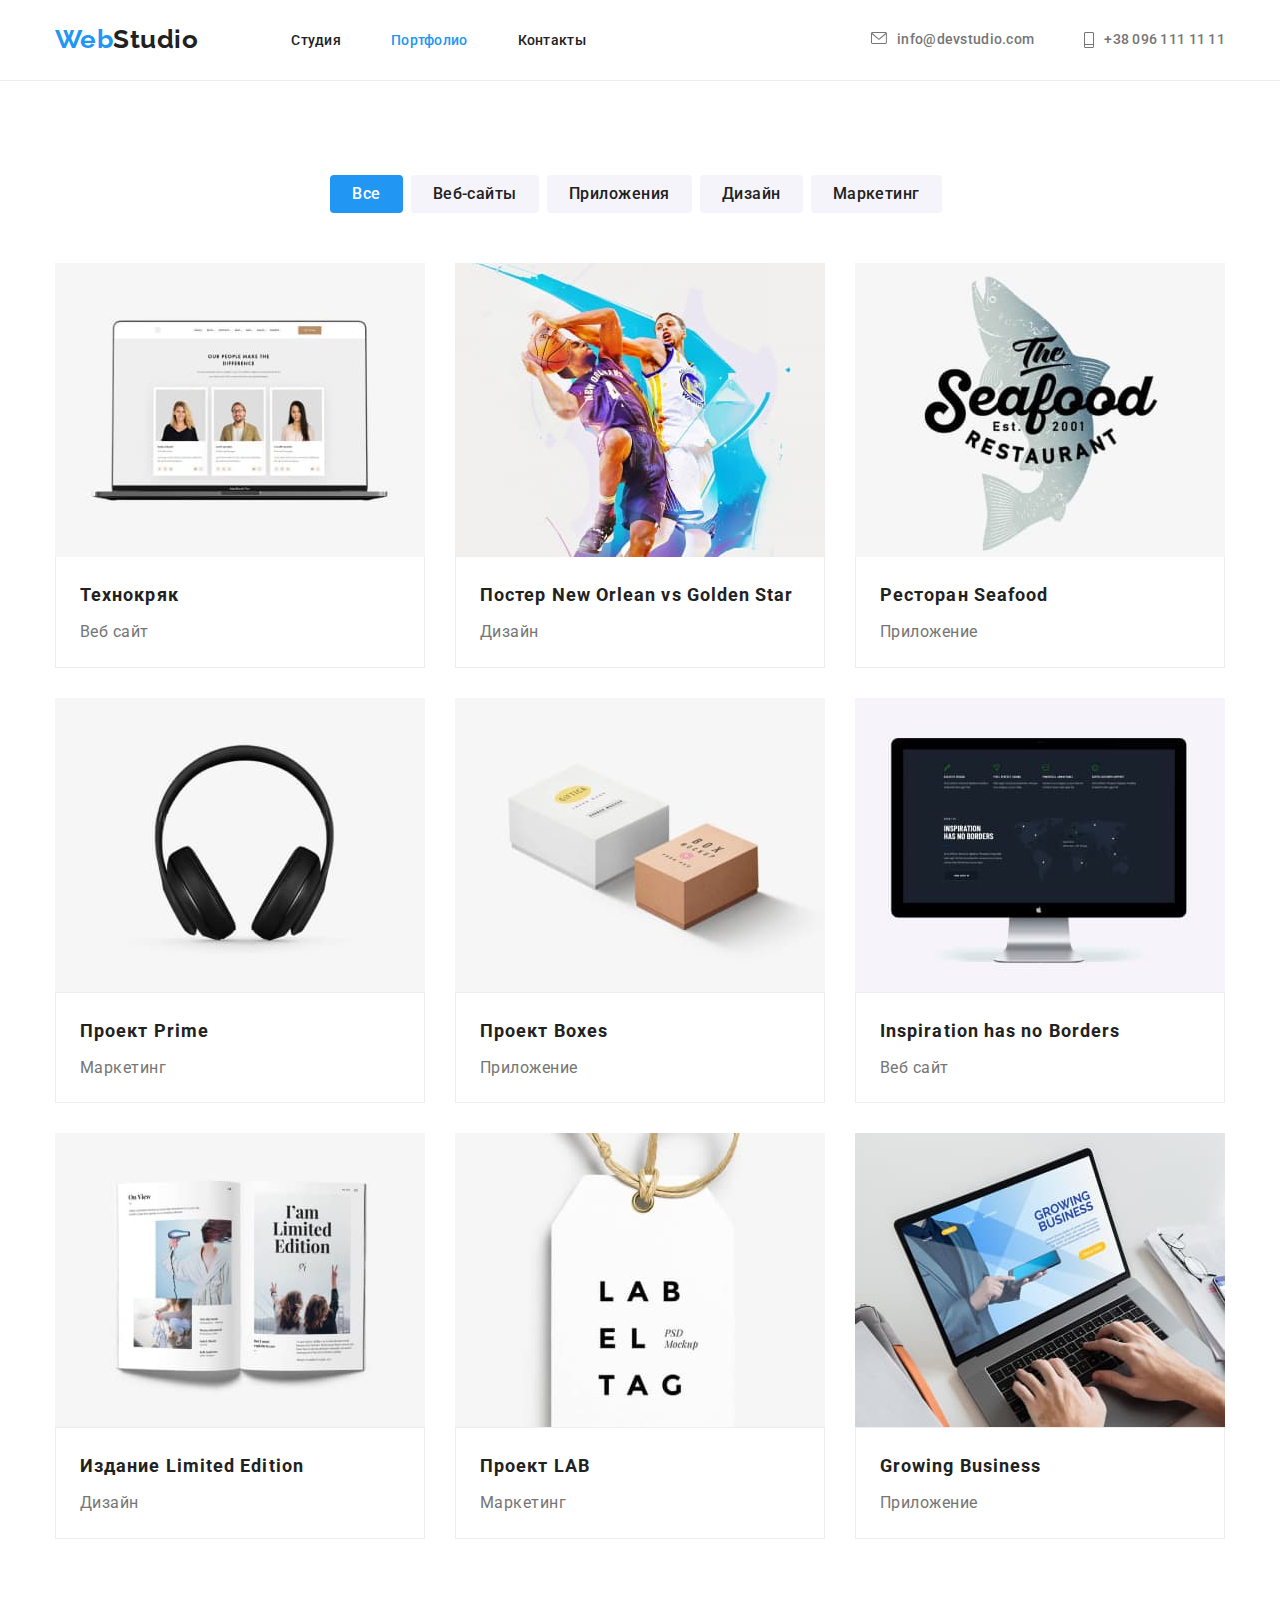
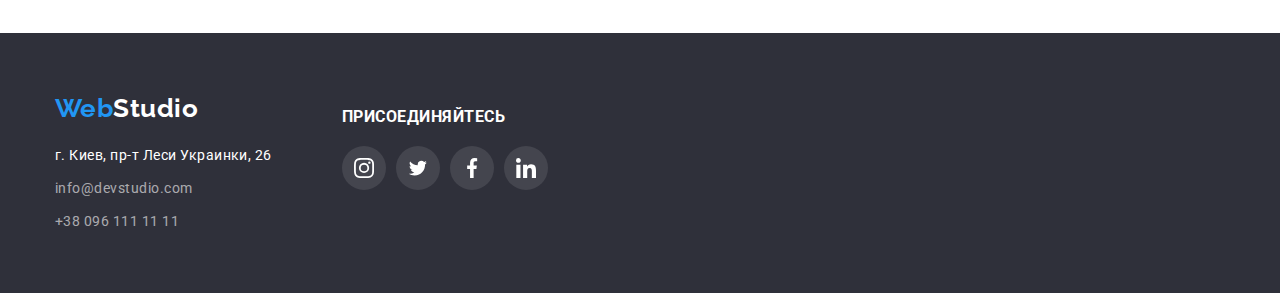
==== portfolio.html @ 42cdb1eb "Start 5th homework" ====
<!DOCTYPE html>
<html lang="ru">
<head>
    <meta charset="UTF-8">
    <meta http-equiv="X-UA-Compatible" content="IE=edge">
    <meta name="viewport" content="width=device-width, initial-scale=1.0">
    <link href="https://fonts.googleapis.com/css2?family=Raleway:wght@700&family=Roboto:wght@400;500;700;900&display=swap"
        rel="stylesheet">
    <link rel="stylesheet" href="https://cdnjs.cloudflare.com/ajax/libs/modern-normalize/1.1.0/modern-normalize.min.css">
    <link rel="stylesheet" href="./css/style.css" />
    <title>Портфолио</title>
</head>
<body>
    <!--Header-->
<header class="page-header">
    <div class="container header-items">
        <nav class="container-nav">
            <a href="./index.html" class="logo">
                <span class="logo_web">Web</span><span class="logo_studio_black ">Studio</span>
            </a>
            <ul class="site-nav list">
                <li><a href="./index.html" class="link">Студия</a></li>
                <li><a href="./portfolio.html" class="link current">Портфолио</a></li>
                <li><a href="#" class="link">Контакты</a></li>
            </ul>
        </nav>
        <ul class="site-contacts top list">
            <li class="top-adress"><a href="mailto:info@devstudio.com" class="link contacts">

                    <svg class="contacts-svg" width="16" height="12">
                        <use href="./images/icons.svg#icon-mail"></use>
                    </svg>


                    info@devstudio.com</a></li>
            <li class="top-adress"><a href="tel:+380961111111" class="link contacts">

                    <svg class="contacts-svg" width="10" height="16">
                        <use href="./images/icons.svg#icon-phone"></use>
                    </svg>

                    +38 096 111 11 11</a></li>
        </ul>
    </div>
</header>
<!--Main-->
<main>
<!--Menu-->
<section class="main-menu">
    <div class="container">
    <ul class="menu list">
        <li><button type="button" class="button active link">Все</button></li>
        <li><button type="button" class="button link">Веб-сайты</button></li>
        <li><button type="button" class="button link">Приложения</button></li>
        <li><button type="button" class="button link">Дизайн</button></li>
        <li><button type="button" class="button link">Маркетинг</button></li>
    </ul>
<!--Portfolio project-->

    <ul class="portfolio-project">

        <li class="item list">
        <a href="#" class="portfolio-link">   
        <img src="./images/web_site_technokriak.jpg" alt="Веб сайт Технокряк" width="370" height="294"/>
        <div class="portfolio-name">
            <h3 class="project">Технокряк</h3>
            <p>Веб сайт</p>
        </div>  
        </a>
        </li>

        <li class="item list">
        <a href="#" class="portfolio-link">
            <img src="./images/design_poster.jpg" alt="Дизайн Постер" width="370" height="294" />
            <div class="portfolio-name"><h3 class="project">Постер New Orlean vs Golden Star</h3>
            <p>Дизайн</p>
        </div>
        </a>
        </li>

        <li class="item list">
        <a href="#" class="portfolio-link">
            <img src="./images/app_restaurant.jpg" alt="Ресторан Seafood" width="370" height="294" />
            <div class="portfolio-name"><h3 class="project">Ресторан Seafood</h3>
            <p>Приложение</p>
        </div>
        </a>
        </li>

        <li class="item list">
        <a href="#" class="portfolio-link">
            <img src="./images/marketing_project_prime.jpg" alt="Проект Prime" width="370" height="294" />
            <div class="portfolio-name"><h3 class="project">Проект Prime</h3>
            <p>Маркетинг</p>
        </div>
        </a>
        </li>

        <li class="item list">
        <a href="#" class="portfolio-link">
            <img src="./images/app_project_boxes.jpg" alt="Проект Boxes" width="370" height="294" />
            <div class="portfolio-name"><h3 class="project">Проект Boxes</h3>
            <p>Приложение</p>
        </div>
        </a>
        </li>

        <li class="item list">
        <a href="#" class="portfolio-link">
            <img src="./images/web_site_inspiration_has_no_borders.jpg" alt="Веб сайт Inspiration has not Borders" width="370" height="294" />
            <div class="portfolio-name"><h3 class="project">Inspiration has no Borders</h3>
            <p>Веб сайт</p>
        </div>
        </a>
        </li>

        <li class="item list">
        <a href="#" class="portfolio-link">
            <img src="./images/design_edition_limited_edition.jpg" alt="Издание Limited Edition" width="370" height="294" />
            <div class="portfolio-name"><h3 class="project">Издание Limited Edition</h3>
            <p>Дизайн</p>
        </div>
        </a>
        </li>
        <li class="item list">
          <a href="#" class="portfolio-link">   
            <img src="./images/marketing_project_lab.jpg" alt="Проект LAB" width="370" height="294" />
            <div class="portfolio-name"><h3 class="project">Проект LAB</h3>
            <p>Маркетинг</p>
        </div>
        </a>
        </li>
        <li class="item list">
        <a href="#" class="portfolio-link">
            <img src="./images/app_growing_business.jpg" alt="Приложение Growing Business" width="370" height="294" />
            <div class="portfolio-name"><h3 class="project">Growing Business</h3>
            <p>Приложение</p>
        </div>
        </a>
        </li>
    </ul>
    </div>
</section>
</main>
<!-- Footer-->
<footer class="footer">
    <div class="container">
        <div class="footer-container">
            <div class="footer-adress-container">
                <a href="./index.html" class="logo bottom">
                    <span class="logo_web">Web</span><span class="logo_studio_white">Studio</span>
                </a>
                <div class="footer-box">
                    <address>
                        <ul class="site-contacts list">
                            <li><a href="https://www.google.com/maps/place/%D0%B1%D1%83%D0%BB.+%D0%9B%D0%B5%D1%81%D0%B8+%D0%A3%D0%BA%D1%80%D0%B0%D0%B8%D0%BD%D0%BA%D0%B8,+26,+%D0%9A%D0%B8%D0%B5%D0%B2,+02000/@50.4265841,30.5361971,17z/data=!3m1!4b1!4m5!3m4!1s0x40d4cf0e033ecbe9:0x57a4dffefec77da0!8m2!3d50.4265807!4d30.5383858"
                                    target="_blank" class="map">г. Киев, пр-т Леси Украинки, 26</a></li>
                            <li class="bottom-adress"><a href="mailto:info@devstudio.com"
                                    class="link contacts">info@devstudio.com</a>
                            </li>
                            <li class="bottom-adress"><a href="tel:+380961111111" class="link contacts">+38 096 111 11
                                    11</a></li>
                        </ul>
                    </address>
                </div>
            </div>
            <div class="footer-social-media">
                <p>Присоединяйтесь</p>
                <ul class="team-social-media bottom">
                    <li class="social-media-list-bottom">
                        <a href="#" class="social-media-link-bottom">
                            <svg class="social-media-svg-bottom" width="20" height="20">
                                <use href="./images/icons.svg#icon-instagram"></use>
                            </svg>
                        </a>
                    </li>

                    <li class="social-media-list-bottom">
                        <a href="#" class="social-media-link-bottom">
                            <svg class="social-media-svg-bottom" width="20" height="16.25">
                                <use href="./images/icons.svg#icon-twitter"></use>
                            </svg>
                        </a>
                    </li>

                    <li class="social-media-list-bottom">
                        <a href="#" class="social-media-link-bottom">
                            <svg class="social-media-svg-bottom" width="20" height="20">
                                <use href="./images/icons.svg#icon-facebook"></use>
                            </svg>
                        </a>
                    </li>

                    <li class="social-media-list-bottom">
                        <a href="#" class="social-media-link-bottom">
                            <svg class="social-media-svg-bottom" width="20" height="20">
                                <use href="./images/icons.svg#icon-linkedin"></use>
                            </svg>
                        </a>
                    </li>

                </ul>
            </div>
        </div>
    </div>
</footer>
</body>
</html>
---- css/style.css ----
:root {
  --button-and-h1-color: #FFFFFF;
  --main-text-color: #757575;
  --small-text-color: #212121;
  --background-button-hover:#2196F3;
  --background-header-footer-color:#2F303A;
  --background-our-team-color: #F5F4FA;
  --background-svg-color:#AFB1B8;
}

body {
    background-color: var(--main-white-color);
    font-family: Roboto, sans-serif;
    font-style:normal;
    letter-spacing: 0.03em;
}

h1,h2,h3,h4,h5,h6,ul,li,p {
    margin: 0;
    padding: 0;
}

.container {
  width:1200px;
  padding-left: 15px;
  padding-right: 15px;
  margin:0 auto;
}

.logo {
    text-decoration: none;
    font-family: Raleway, sans-serif;
    font-weight: 700;
    line-height: 1.19;
    font-size: 26px;
    margin: 24px 93px 25px 0;
}


.logo_web {
    color: var(--background-button-hover);
}

.logo_studio_black {
    color:var(--small-text-color);
}

.logo_studio_white {
    color: var(--button-and-h1-color);
}


.list {
    list-style: none;
}

.list a {
    text-decoration: none;
}

.services {
    display: flex;
}

.what-we-do {
    padding-bottom: 94px;
}

.services > li:nth-child(-n + 2) {
    margin-right: 30px;
}


.advantages_title {
    color: var(--small-text-color);
    text-transform: uppercase;
    font-weight: 700;
    font-size: 14px;
    line-height: 1.14;
    margin-bottom: 10px;
}


.section_title {
    color: var(--button-and-h1-color);
    text-transform: uppercase;
    font-size: 44px;
    line-height: 1.36;
    font-style: normal;
    font-weight: 900;
    letter-spacing: 0.06em;
    max-width: 696px;
    margin: 0 auto 45px auto;
}

.team-list-name {
    text-transform: none;
    font-size: 16px;
    line-height: 1.19;
    font-weight: 500;
    text-align: center;
    margin-bottom: 10px;
}

.second_title {
    font-size: 36px;
    line-height: 1.17;
    text-align: center;
    text-transform: none;
    font-weight: 700;
    margin-top: 0;
    margin-bottom: 50px;
}

.contacts {
    font-size: 14px;
    line-height: 1.7;
}

.site-contacts.top {
  display: flex;
  align-items: center;
  margin-left:auto;
}


.header-items {
display: flex;
}

.page-header {
    border-bottom: 1px solid #ECECEC;
}

.our_team {
    background-color: var(--background-our-team-color);
    padding-top: 94px;
    padding-bottom:94px;
}

.our_team p {
    font-size: 16px;
    line-height: 1.16;
    color: var(--main-text-color);
    text-align: center;
}

.site-contacts .map {
    color: var(--button-and-h1-color);
    font-style: normal;
    font-size: 14px;
    line-height: 1.71;
}

.button {
    font-family: Roboto, sans-serif;
    background-color: var(--background-button-hover);
    font-size: 16px;
    line-height: 1.87;
    font-weight: 700;
    color: var(--button-and-h1-color);
    cursor: pointer;
    text-align: center;
    letter-spacing: 0.06em;
    border-radius: 4px;
    padding: 10px 32px;
    border-width: 0;
}

.menu {
    display: flex;
    justify-content: center;
}
.menu > li:not(last-child){
    margin-right:8px;
}

.main-menu {
    padding-top:94px;
    padding-bottom:94px;
}

.menu .button.active {
    background-color: var(--background-button-hover);
    color:var(--button-and-h1-color);
}

.menu .button {
    background-color: var(--background-our-team-color);
    color:var(--small-text-color);
    font-style: normal;
    font-weight:500;
    text-align: center;
    line-height: 1.62;
    letter-spacing: 0.03em;
    padding:6px 22px;
}

.menu .button:hover,
.menu .button:active,
.menu .button:focus {
    background-color: var(--background-button-hover);
    color: var(--button-and-h1-color);
    box-shadow: 0px 4px 4px rgb(0 0 0 / 15%);
}

.button:hover,
.button:active,
.button:focus, {
    box-shadow: 0px 4px 4px rgb(0 0 0 / 15%);
}

.site-nav .link:hover, 
.site-nav .link:active,
.site-nav .link:focus
 {
    color: var(--background-button-hover);
}

.site-nav a {
    color: var(--small-text-color);
    font-weight: 500;
    letter-spacing: 0.02em;
    font-size: 14px;
    line-height: 1.14;
}

.site-nav li {
margin: auto 50px auto 0;
}

.site-nav .link.current {
    color: var(--background-button-hover);
}



/* Banner */

.banner {
background-image: linear-gradient( to right, #2F303A66, #2F303A66), url("../images/banner_background.jpg");
background-color: var(--background-header-footer-color);
background-repeat: no-repeat;
background-position:center;
background-size: cover;
padding-top: 200px;
padding-bottom: 200px;
text-align: center;
max-width: 1600px;
max-height: 600px;
margin-left: auto;
margin-right: auto;
}

/* Contacts */

.top-adress:first-child{
  margin-right: 50px;
}


.top-adress a{
    font-size: 14px;
    line-height: 1.14;
    letter-spacing: 0.02em;
    font-weight: 500;
    font-style: normal;
    color: var(--main-text-color);
    display:flex;
    justify-items: center;
    text-align: center;
}


.contacts-svg
 {
fill:currentColor;
margin-right:10px;
}


.bottom-adress a{
    font-size: 14px;
    line-height: 1.71;
    font-style: normal;
    color: rgba(255, 255, 255, 0.6);
}
.bottom-adress {
    margin-top: 9px;
}

.site-contacts .link:hover,
.site-contacts .map:hover,
.site-contacts .link:focus,
.site-contacts .map:focus {
        color: var(--background-button-hover);
}


/* Advantages */

.container-nav,
.container-nav ul{
    display: flex;
}

.advantages {
    padding-top: 94px;
    padding-bottom: 94px;
}

.advantages p {
    font-size: 14px;
    color: var(--main-text-color);
    line-height: 1.71;
}

.site-advantages {
    display:flex;
}

.site-advantages-box {
   display: inline-block;
   margin-bottom: 30px;
}

.site-advantages-svg {
width: 65.32px;
height: 70px;
 fill:currentColor;
}

.site-advantages > li:nth-child(-n + 3) {
    margin-right: 30px;
}

.advantages-svg-box {
background-color: var(--background-our-team-color);
width: 270px;
height: 120px;
border-radius: 4px;
margin-bottom:30px;
display: flex;
align-items: center;
justify-content: center;
}

/* Our team */

.team {
 background-color: var(--background-our-team-color);
 display:flex;
}

.team-list:nth-child(-n + 3) {
    margin-right: 30px;
}

.team-list-box {
    background-color: var(--button-and-h1-color);
    box-shadow: 0px 1px 3px rgba(0, 0, 0, 0.12), 0px 1px 1px rgba(0, 0, 0, 0.14), 0px 2px 1px rgba(0, 0, 0, 0.2);
    border-radius: 0px 0px 4px 4px;
}

.team-list-box {
 padding-top:30px;
 padding-bottom:30px;
}

.team-social-media {
    display: flex;
    text-align: center;
    padding-top: 16px;
    list-style-type: none;
}


.social-media-list,
.social-media-list-bottom {
    width: 44px;
    height: 44px;
}

.social-media-link {
   display:flex;
    width: 44px;
    height: 44px;
   align-items: center;
   justify-content: center;
    color: var(--background-svg-color);

}

.social-media-link:hover, 
.social-media-link:focus {
    background-color: var(--background-button-hover);
    color: var(--button-and-h1-color);
    border-radius: 50%;
    cursor: pointer;
}


.social-media-svg {
fill: currentColor;
}


.social-media-list:nth-child(1){
    margin-left:32px;
    margin-right: 10px;
}

.social-media-list:nth-child(2) {
    margin-right: 10px;
}

.social-media-list:nth-child(3) {
    margin-right: 10px;
}

.social-media-list:th-child(4) {
    margin-right: 32px;
}

/* What we do */

.project {
text-transform: none;
font-weight: 700;
font-size: 18px;
line-height: 2;
letter-spacing: 0.06em;
color: var(--small-text-color);
margin-bottom: 4px;
}

.portfolio-project p {
    text-transform: none;
    font-size: 16px;
    line-height: 1.87;
    color: var(--main-text-color);
}

.portfolio-project {
    display: flex;
    flex-wrap: wrap;
    margin-top: 50px;
}

.item:hover,
.item:focus {
box-shadow: 0px 1px 1px rgba(0, 0, 0, 0.12), 0px 4px 4px rgba(0, 0, 0, 0.06), 1px 4px 6px rgba(0, 0, 0, 0.16);
}

.item {
 width:370px;
 margin-right: 30px;
 margin-bottom: 30px;
}

.item img {
margin-bottom: -5px;
}

.portfolio-name {
border: 1px solid #EEEEEE;
padding: 20px 24px;
}

.item:nth-child(3n) {
margin-right: 0;
}

.item:nth-last-child(-n + 3) {
    margin-bottom: 0px;
}

/* Regular-Customers */

.regular-customers {
    padding-top: 94px;
    padding-bottom: 94px;
}
.regular-customers-list {
    display: flex;
}
.regular-customers-items {
    list-style-type:none;
    margin-right: 30px;
    border-radius: 4px;
}
.regular-customers-link {
    display: flex;
    width: 170px;
    height: 92px;
    justify-content: center;
    align-items: center;
    border: 1px solid var(--background-svg-color);
    border-radius: 4px;
    color: var(--background-svg-color);
}

.regular-customers-link:hover,
.regular-customers-link:focus {
border: 1px solid var(--background-button-hover);
color: var(--background-button-hover);
cursor: pointer;
}

.regular-customers-svg {
    fill: currentColor;
}

.regular-customers-items:last-child {
    margin-right: 0px;
}

/* Footer */

.footer {
    background-color: var(--background-header-footer-color);
    padding-top: 60px;
    padding-bottom: 60px;
}

.footer-container {
display: flex;
}

.footer-box {
  display: flex;
  margin-top: 20px;
}

.footer-social-media {
  margin-top: 15px;
}

.footer-social-media p {
    color: var(--button-and-h1-color);
    text-transform: uppercase;
    font-weight: 700;
}

.logo.bottom {
  margin-right: 0px;
}

.footer-adress-container {
    margin-right:70px;
} 


.social-media-list-bottom:last-child {
    margin-right: 0px;
}

.team-social-media.bottom {
    padding:0px;
    margin-top: 20px;
}

.social-media-list-bottom {
    margin-left: 0px;
    margin-right: 10px;
    background: rgba(255, 255, 255, 0.1);
    border-radius: 50%;
    color: var(--button-and-h1-color);
}

.social-media-link-bottom {
    display: flex;
    width: 44px;
    height: 44px;
    align-items: center;
    justify-content: center;
    color: var(--button-and-h1-color);
}

.social-media-link-bottom:hover,
.social-media-link-bottom:focus {
    background-color: var(--background-button-hover);
    color: var(--button-and-h1-color);
    border-radius: 50%;
    cursor: pointer;
}

.social-media-svg-bottom {
    fill:currentColor;
}
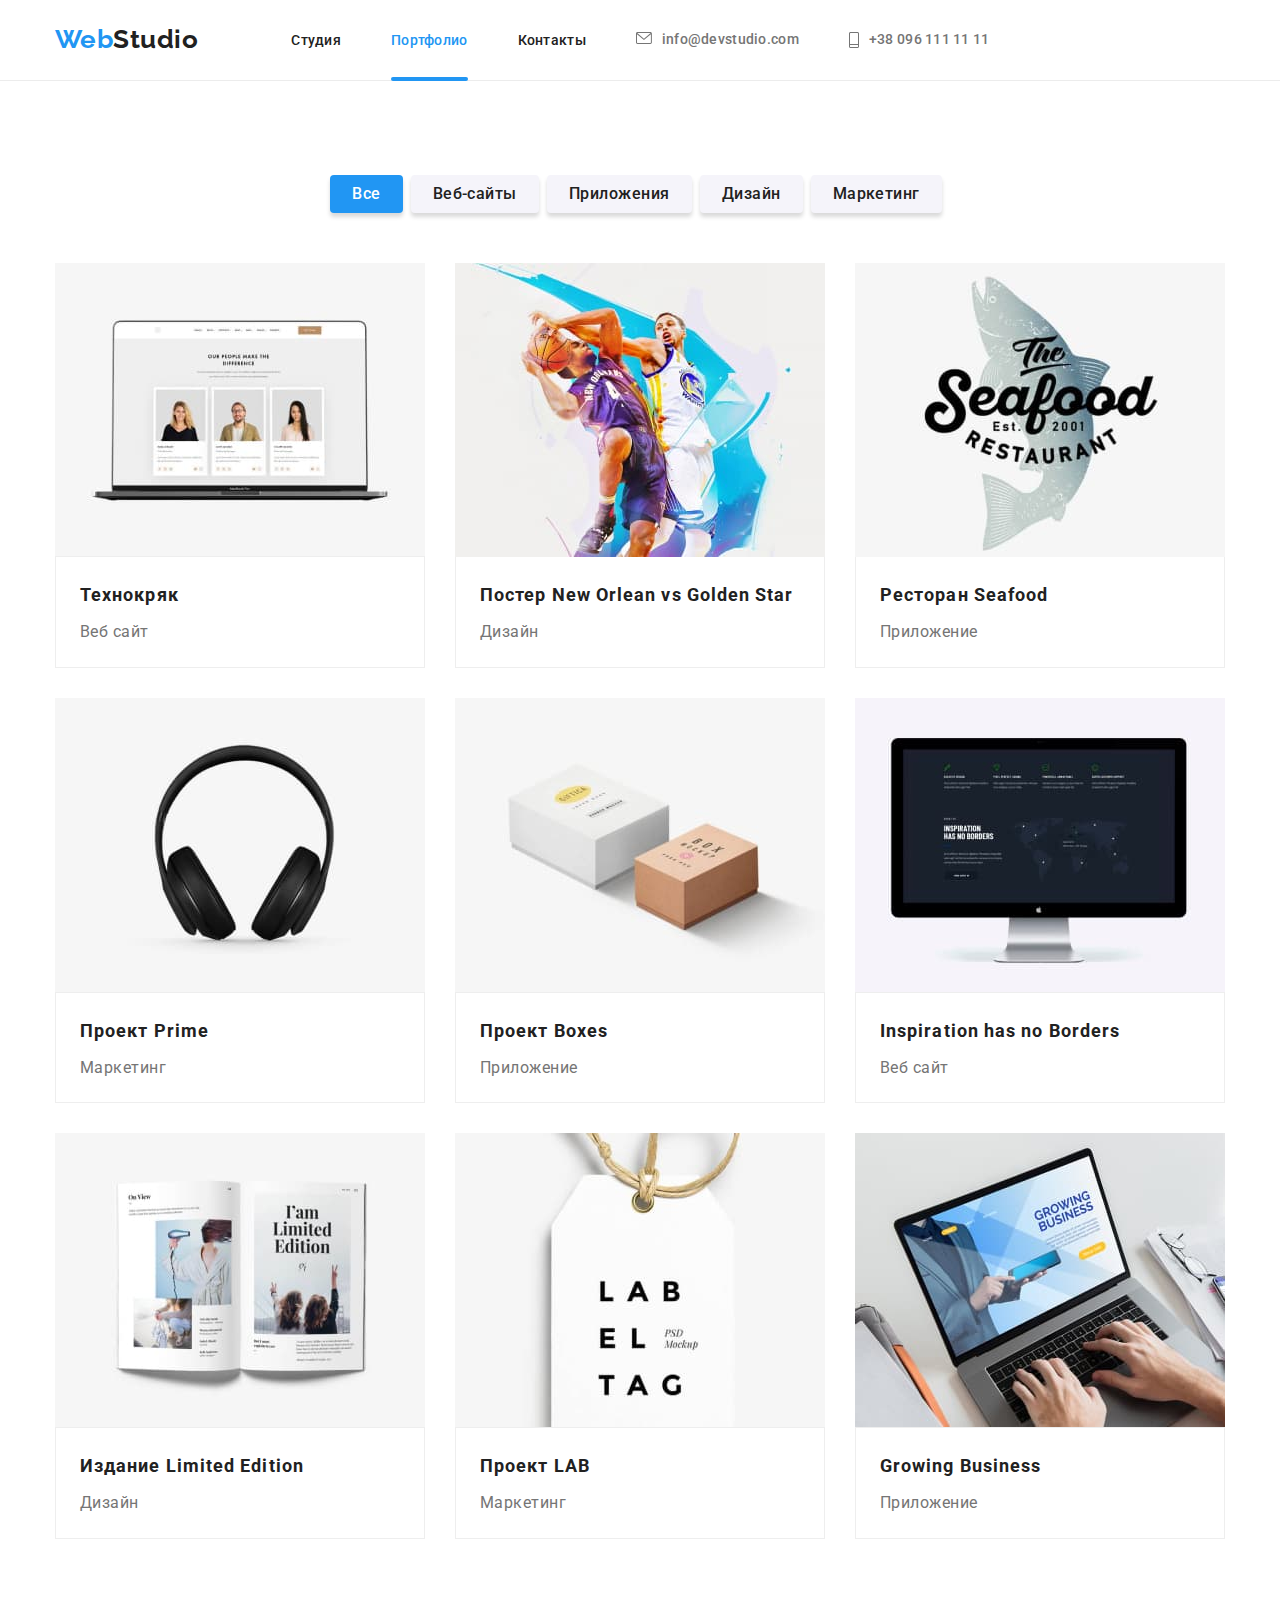
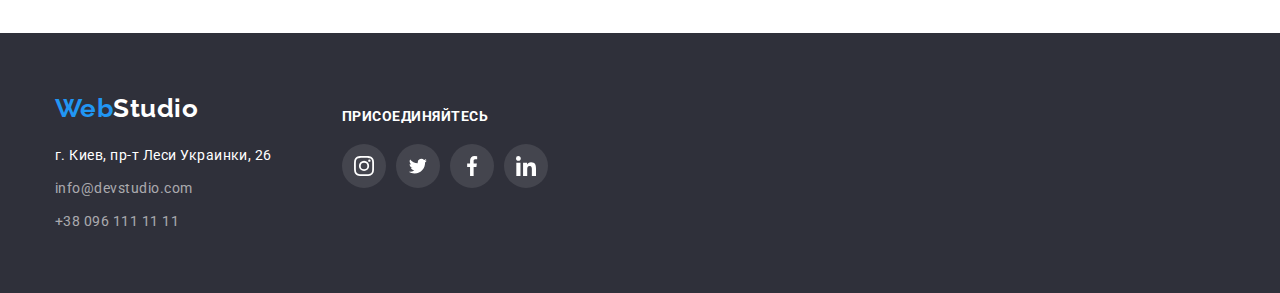
==== commit 37e9470b: "problem" ====
--- a/portfolio.html
+++ b/portfolio.html
@@ -18,12 +18,11 @@
             <a href="./index.html" class="logo">
                 <span class="logo_web">Web</span><span class="logo_studio_black ">Studio</span>
             </a>
-            <ul class="site-nav list">
-                <li><a href="./index.html" class="link">Студия</a></li>
-                <li><a href="./portfolio.html" class="link current">Портфолио</a></li>
-                <li><a href="#" class="link">Контакты</a></li>
-            </ul>
-        </nav>
+    <ul class="site-nav list">
+        <li class="site-nav-item"><a href="./index.html" class="link">Студия</a></li>
+        <li class="site-nav-item"><a href="./portfolio.html" class="link current">Портфолио</a></li>
+        <li class="site-nav-item"><a href="#" class="link">Контакты</a></li>
+    </ul>
         <ul class="site-contacts top list">
             <li class="top-adress"><a href="mailto:info@devstudio.com" class="link contacts">
 
@@ -60,12 +59,15 @@
     <ul class="portfolio-project">
 
         <li class="item list">
-        <a href="#" class="portfolio-link">   
-        <img src="./images/web_site_technokriak.jpg" alt="Веб сайт Технокряк" width="370" height="294"/>
+            <a href="#" class="portfolio-link">
+        <div class="portfolio-img">
+            <img src="./images/web_site_technokriak.jpg" alt="Веб сайт Технокряк" width="370" height="294"/>
+        </div>
         <div class="portfolio-name">
             <h3 class="project">Технокряк</h3>
             <p>Веб сайт</p>
-        </div>  
+       
+        </div>
         </a>
         </li>
 
--- a/css/style.css
+++ b/css/style.css
@@ -58,9 +58,7 @@
     text-decoration: none;
 }
 
-.services {
-    display: flex;
-}
+
 
 .what-we-do {
     padding-bottom: 94px;
@@ -93,6 +91,35 @@
     margin: 0 auto 45px auto;
 }
 
+
+.modal {
+position:absolute;
+width:528px;
+height:581px;
+top: 221px;
+left: 536px;
+background-color: #FFFFFF;
+box-shadow: 0px 1px 3px rgba(0, 0, 0, 0.12), 0px 1px 1px rgba(0, 0, 0, 0.14), 0px 2px 1px rgba(0, 0, 0, 0.2);
+border-radius: 4px;
+
+}
+
+.backdrop {
+position: fixed;
+width: 1600px;
+height: 1024px;
+left: 0px;
+top: 0px;
+background: rgba(0, 0, 0, 0.2);
+background-image: linear-gradient(to right, #00000033, #00000033);
+}
+
+
+.backdrop.is-hidden {
+ opacity: 0;
+pointer-events: none;
+
+}
 .team-list-name {
     text-transform: none;
     font-size: 16px;
@@ -115,6 +142,10 @@
 .contacts {
     font-size: 14px;
     line-height: 1.7;
+
+    transition-property: color;
+    transition-duration: 250ms;
+    transition-timing-function: cubic-bezier(0.4, 0, 0.2, 1);
 }
 
 .site-contacts.top {
@@ -150,6 +181,10 @@
     font-style: normal;
     font-size: 14px;
     line-height: 1.71;
+
+    transition-property: color;
+    transition-duration: 250ms;
+    transition-timing-function: cubic-bezier(0.4, 0, 0.2, 1)
 }
 
 .button {
@@ -163,6 +198,7 @@
     text-align: center;
     letter-spacing: 0.06em;
     border-radius: 4px;
+    box-shadow: 0px 4px 4px rgba(0, 0, 0, 0.15);
     padding: 10px 32px;
     border-width: 0;
 }
@@ -194,6 +230,10 @@
     line-height: 1.62;
     letter-spacing: 0.03em;
     padding:6px 22px;
+
+    transition-property: background-color, color, box-shadow;
+    transition-duration:250ms;
+    transition-timing-function:cubic-bezier(0.4, 0, 0.2, 1)
 }
 
 .menu .button:hover,
@@ -202,12 +242,7 @@
     background-color: var(--background-button-hover);
     color: var(--button-and-h1-color);
     box-shadow: 0px 4px 4px rgb(0 0 0 / 15%);
-}
-
-.button:hover,
-.button:active,
-.button:focus, {
-    box-shadow: 0px 4px 4px rgb(0 0 0 / 15%);
+
 }
 
 .site-nav .link:hover, 
@@ -217,12 +252,34 @@
     color: var(--background-button-hover);
 }
 
-.site-nav a {
+.site-nav-item {
+ position:relative;
+}
+
+.current:after{
+    position: absolute;
+    top:46px;
+    left:0;
+    content:'';
+    display: block;
+    width:100%;
+    height:4px;
+    background: #2196F3;
+    border-radius: 2px;
+    
+}
+
+.site-nav .link {
     color: var(--small-text-color);
     font-weight: 500;
     letter-spacing: 0.02em;
     font-size: 14px;
     line-height: 1.14;
+
+    transition-property: color;
+    transition-duration: 250ms;
+    transition-timing-function: cubic-bezier(0.4, 0, 0.2, 1)
+
 }
 
 .site-nav li {
@@ -382,13 +439,16 @@
 }
 
 .social-media-link {
-   display:flex;
+    display:flex;
     width: 44px;
     height: 44px;
-   align-items: center;
-   justify-content: center;
+    align-items: center;
+    justify-content: center;
     color: var(--background-svg-color);
 
+    transition-property: background-color, color, border-radius;
+    transition-duration: 1250ms;
+    transition-timing-function: cubic-bezier(0.4, 0, 0.2, 1)
 }
 
 .social-media-link:hover, 
@@ -423,6 +483,36 @@
 }
 
 /* What we do */
+ .services {
+display: flex;
+    
+}
+
+.services-items {
+position: relative;
+width:370px;
+height:294px;
+}
+
+
+.description-services {
+    bottom:0px;
+    position: absolute;
+    width: 100%;
+    height: 70px;
+    display: flex;
+    align-items: center;
+    justify-content: center;
+    background-image: linear-gradient(to right, #2F303ACC, #2F303ACC);
+}
+
+.description-services p {
+    color: #FFFFFF;
+    line-height: 1.14;
+    text-transform: uppercase;
+    font-size: 14px;
+    font-weight: 700;
+}
 
 .project {
 text-transform: none;
@@ -445,17 +535,46 @@
     display: flex;
     flex-wrap: wrap;
     margin-top: 50px;
-}
+    
+}
+.portfolio-img {
+position: relative;
+overflow: hidden;
+}
+
+.portfolio-img:before {
+    display:block;
+    position: absolute;
+    content:'';
+    bottom:0px;
+    left:0px;
+    width:100%;
+    height:100%;
+    background-color: #2196F3E5;
+    transform: translateY(100%);
+    transition: transform 250ms cubic-bezier(0.4, 0, 0.2, 1);
+}
+
+.portfolio-img:hover:before {
+transform: translateY(0);
+
+}
+
 
 .item:hover,
 .item:focus {
 box-shadow: 0px 1px 1px rgba(0, 0, 0, 0.12), 0px 4px 4px rgba(0, 0, 0, 0.06), 1px 4px 6px rgba(0, 0, 0, 0.16);
+
 }
 
 .item {
  width:370px;
  margin-right: 30px;
  margin-bottom: 30px;
+
+ transition-property: box-shadow;
+ transition-duration: 250ms;
+ transition-timing-function: cubic-bezier(0.4, 0, 0.2, 1)
 }
 
 .item img {
@@ -498,6 +617,10 @@
     border: 1px solid var(--background-svg-color);
     border-radius: 4px;
     color: var(--background-svg-color);
+
+    transition-property: color, border;
+    transition-duration: 250ms;
+    transition-timing-function: cubic-bezier(0.4, 0, 0.2, 1)
 }
 
 .regular-customers-link:hover,
@@ -540,6 +663,7 @@
     color: var(--button-and-h1-color);
     text-transform: uppercase;
     font-weight: 700;
+    font-size:14px;
 }
 
 .logo.bottom {
@@ -575,6 +699,10 @@
     align-items: center;
     justify-content: center;
     color: var(--button-and-h1-color);
+
+    transition-property: background-color, color, border-radius;
+    transition-duration: 250ms;
+    transition-timing-function: cubic-bezier(0.4, 0, 0.2, 1)
 }
 
 .social-media-link-bottom:hover,
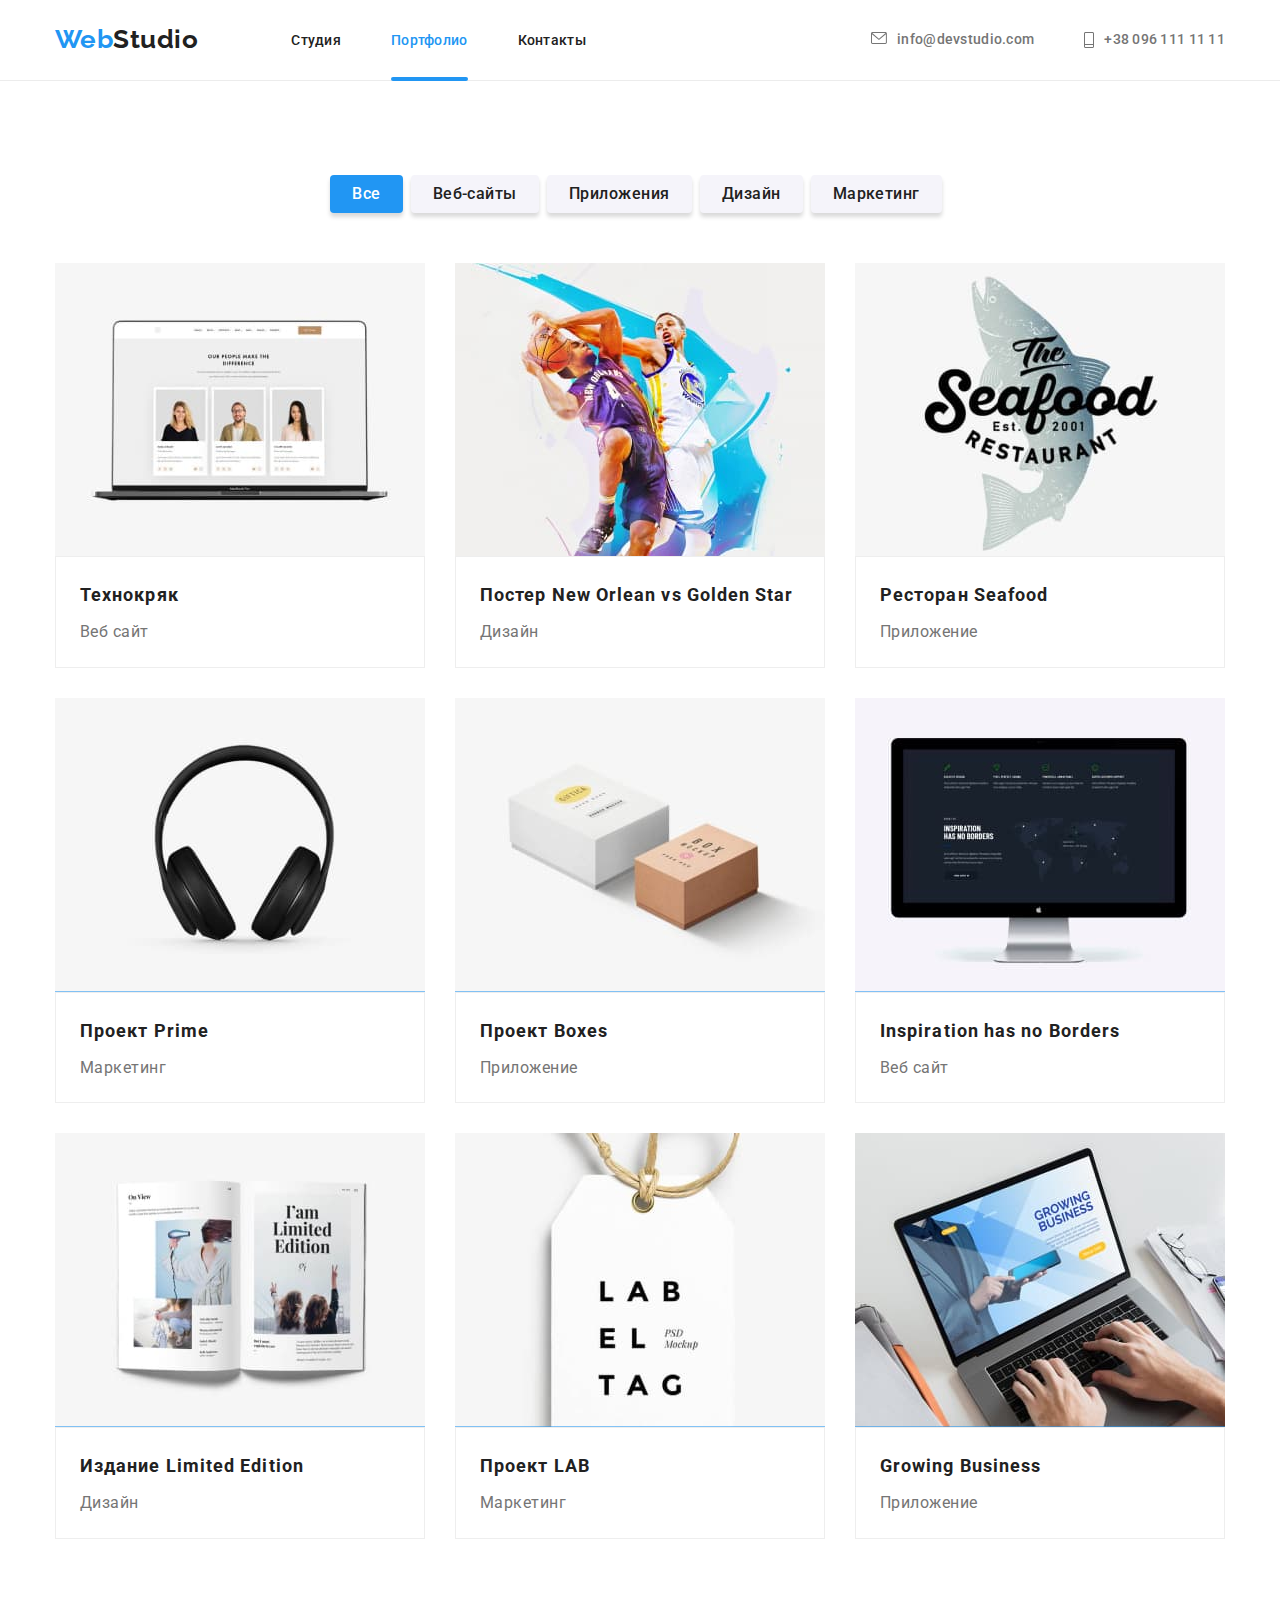
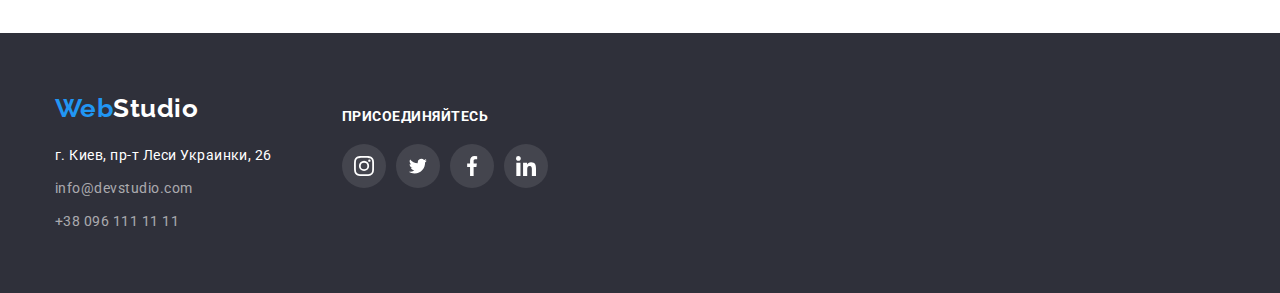
==== commit 520c3129: "finish edit before sent dz" ====
--- a/portfolio.html
+++ b/portfolio.html
@@ -13,7 +13,7 @@
 <body>
     <!--Header-->
 <header class="page-header">
-    <div class="container header-items">
+    <div class="container">
         <nav class="container-nav">
             <a href="./index.html" class="logo">
                 <span class="logo_web">Web</span><span class="logo_studio_black ">Studio</span>
@@ -23,6 +23,7 @@
         <li class="site-nav-item"><a href="./portfolio.html" class="link current">Портфолио</a></li>
         <li class="site-nav-item"><a href="#" class="link">Контакты</a></li>
     </ul>
+    
         <ul class="site-contacts top list">
             <li class="top-adress"><a href="mailto:info@devstudio.com" class="link contacts">
 
@@ -56,24 +57,38 @@
     </ul>
 <!--Portfolio project-->
 
+
+
     <ul class="portfolio-project">
 
+
         <li class="item list">
             <a href="#" class="portfolio-link">
-        <div class="portfolio-img">
-            <img src="./images/web_site_technokriak.jpg" alt="Веб сайт Технокряк" width="370" height="294"/>
-        </div>
-        <div class="portfolio-name">
+             <div class="portfolio-class">
+                 <img src="./images/web_site_technokriak.jpg" alt="Веб сайт Технокряк" width="370" height="294"/>
+         <p class="text-action">
+        Ресурс предлагает комплексные предложения с разным уровнем функционала и сервисов. Все это позволит посетителю получить
+        исчерпывающие сведения о компании или частном лице.
+         </p>
+            </div>  
+            <div class="portfolio-name">
             <h3 class="project">Технокряк</h3>
             <p>Веб сайт</p>
-       
-        </div>
-        </a>
-        </li>
-
-        <li class="item list">
-        <a href="#" class="portfolio-link">
+        </div>
+        </a>
+        </li>
+
+
+        <li class="item list">
+        <a href="#" class="portfolio-link">
+            <div class="portfolio-class">
             <img src="./images/design_poster.jpg" alt="Дизайн Постер" width="370" height="294" />
+            <p class="text-action">
+             Ресурс предлагает комплексные предложения с разным уровнем функционала и сервисов. Все это позволит посетителю
+             получить
+              исчерпывающие сведения о компании или частном лице.
+            </p>
+            </div>
             <div class="portfolio-name"><h3 class="project">Постер New Orlean vs Golden Star</h3>
             <p>Дизайн</p>
         </div>
@@ -82,7 +97,14 @@
 
         <li class="item list">
         <a href="#" class="portfolio-link">
+            <div class="portfolio-class">
             <img src="./images/app_restaurant.jpg" alt="Ресторан Seafood" width="370" height="294" />
+            <p class="text-action">
+                Ресурс предлагает комплексные предложения с разным уровнем функционала и сервисов. Все это позволит посетителю
+                получить
+                исчерпывающие сведения о компании или частном лице.
+            </p>
+            </div>
             <div class="portfolio-name"><h3 class="project">Ресторан Seafood</h3>
             <p>Приложение</p>
         </div>
@@ -91,7 +113,14 @@
 
         <li class="item list">
         <a href="#" class="portfolio-link">
+            <div class="portfolio-class">
             <img src="./images/marketing_project_prime.jpg" alt="Проект Prime" width="370" height="294" />
+            <p class="text-action">
+                Ресурс предлагает комплексные предложения с разным уровнем функционала и сервисов. Все это позволит посетителю
+                получить
+                исчерпывающие сведения о компании или частном лице.
+            </p>
+            </div>
             <div class="portfolio-name"><h3 class="project">Проект Prime</h3>
             <p>Маркетинг</p>
         </div>
@@ -100,7 +129,14 @@
 
         <li class="item list">
         <a href="#" class="portfolio-link">
+            <div class="portfolio-class">
             <img src="./images/app_project_boxes.jpg" alt="Проект Boxes" width="370" height="294" />
+            <p class="text-action">
+                Ресурс предлагает комплексные предложения с разным уровнем функционала и сервисов. Все это позволит посетителю
+                получить
+                исчерпывающие сведения о компании или частном лице.
+            </p>
+            </div>
             <div class="portfolio-name"><h3 class="project">Проект Boxes</h3>
             <p>Приложение</p>
         </div>
@@ -109,7 +145,14 @@
 
         <li class="item list">
         <a href="#" class="portfolio-link">
+            <div class="portfolio-class">
             <img src="./images/web_site_inspiration_has_no_borders.jpg" alt="Веб сайт Inspiration has not Borders" width="370" height="294" />
+            <p class="text-action">
+                Ресурс предлагает комплексные предложения с разным уровнем функционала и сервисов. Все это позволит посетителю
+                получить
+                исчерпывающие сведения о компании или частном лице.
+            </p>
+            </div>
             <div class="portfolio-name"><h3 class="project">Inspiration has no Borders</h3>
             <p>Веб сайт</p>
         </div>
@@ -118,15 +161,29 @@
 
         <li class="item list">
         <a href="#" class="portfolio-link">
+            <div class="portfolio-class">
             <img src="./images/design_edition_limited_edition.jpg" alt="Издание Limited Edition" width="370" height="294" />
+            <p class="text-action">
+                Ресурс предлагает комплексные предложения с разным уровнем функционала и сервисов. Все это позволит посетителю
+                получить
+                исчерпывающие сведения о компании или частном лице.
+            </p>
+            </div>
             <div class="portfolio-name"><h3 class="project">Издание Limited Edition</h3>
             <p>Дизайн</p>
         </div>
         </a>
         </li>
         <li class="item list">
-          <a href="#" class="portfolio-link">   
+          <a href="#" class="portfolio-link"> 
+            <div class="portfolio-class">
             <img src="./images/marketing_project_lab.jpg" alt="Проект LAB" width="370" height="294" />
+            <p class="text-action">
+                Ресурс предлагает комплексные предложения с разным уровнем функционала и сервисов. Все это позволит посетителю
+                получить
+                исчерпывающие сведения о компании или частном лице.
+            </p>
+            </div>
             <div class="portfolio-name"><h3 class="project">Проект LAB</h3>
             <p>Маркетинг</p>
         </div>
@@ -134,7 +191,14 @@
         </li>
         <li class="item list">
         <a href="#" class="portfolio-link">
+            <div class="portfolio-class">
             <img src="./images/app_growing_business.jpg" alt="Приложение Growing Business" width="370" height="294" />
+            <p class="text-action">
+                Ресурс предлагает комплексные предложения с разным уровнем функционала и сервисов. Все это позволит посетителю
+                получить
+                исчерпывающие сведения о компании или частном лице.
+            </p>
+            </div>
             <div class="portfolio-name"><h3 class="project">Growing Business</h3>
             <p>Приложение</p>
         </div>
--- a/css/style.css
+++ b/css/style.css
@@ -1,30 +1,38 @@
 :root {
-  --button-and-h1-color: #FFFFFF;
-  --main-text-color: #757575;
-  --small-text-color: #212121;
-  --background-button-hover:#2196F3;
-  --background-header-footer-color:#2F303A;
-  --background-our-team-color: #F5F4FA;
-  --background-svg-color:#AFB1B8;
+    --button-and-h1-color: #FFFFFF;
+    --main-text-color: #757575;
+    --small-text-color: #212121;
+    --background-button-hover: #2196F3;
+    --background-header-footer-color: #2F303A;
+    --background-our-team-color: #F5F4FA;
+    --background-svg-color: #AFB1B8;
 }
 
 body {
     background-color: var(--main-white-color);
     font-family: Roboto, sans-serif;
-    font-style:normal;
+    font-style: normal;
     letter-spacing: 0.03em;
 }
 
-h1,h2,h3,h4,h5,h6,ul,li,p {
+h1,
+h2,
+h3,
+h4,
+h5,
+h6,
+ul,
+li,
+p {
     margin: 0;
     padding: 0;
 }
 
 .container {
-  width:1200px;
-  padding-left: 15px;
-  padding-right: 15px;
-  margin:0 auto;
+    width: 1200px;
+    padding-left: 15px;
+    padding-right: 15px;
+    margin: 0 auto;
 }
 
 .logo {
@@ -42,7 +50,7 @@
 }
 
 .logo_studio_black {
-    color:var(--small-text-color);
+    color: var(--small-text-color);
 }
 
 .logo_studio_white {
@@ -64,7 +72,7 @@
     padding-bottom: 94px;
 }
 
-.services > li:nth-child(-n + 2) {
+.services>li:nth-child(-n + 2) {
     margin-right: 30px;
 }
 
@@ -91,35 +99,59 @@
     margin: 0 auto 45px auto;
 }
 
-
 .modal {
-position:absolute;
-width:528px;
-height:581px;
-top: 221px;
-left: 536px;
-background-color: #FFFFFF;
-box-shadow: 0px 1px 3px rgba(0, 0, 0, 0.12), 0px 1px 1px rgba(0, 0, 0, 0.14), 0px 2px 1px rgba(0, 0, 0, 0.2);
-border-radius: 4px;
-
-}
-
+    position: absolute;
+    width: 528px;
+    height: 581px;
+    top: 221px;
+    left: 50%;
+    transform: translateX(-50%);
+    background-color: #FFFFFF;
+    box-shadow: 0px 1px 3px rgba(0, 0, 0, 0.12), 0px 1px 1px rgba(0, 0, 0, 0.14), 0px 2px 1px rgba(0, 0, 0, 0.2);
+    border-radius: 4px;
+
+}
+
+.button-close-svg {
+ fill:#000000;
+ border: 1px solid rgba(0, 0, 0, 0.1);
+ border-radius: 50%;
+}
 .backdrop {
-position: fixed;
-width: 1600px;
-height: 1024px;
-left: 0px;
-top: 0px;
-background: rgba(0, 0, 0, 0.2);
-background-image: linear-gradient(to right, #00000033, #00000033);
-}
-
+    position: fixed;
+    display: flex;
+    margin: 0 auto;
+    width: 100%;
+    height: 100%;
+    z-index: 1;
+    left: 50%;
+    top: 0px;
+    transform: translateX(-50%);
+    background: rgba(0, 0, 0, 0.2);
+    background-image: linear-gradient(to right, #00000033, #00000033);
+}
+
+ .button-close {
+    display: flex;
+    margin-left: auto;
+    margin-right: 8px;
+    margin-top: 8px;
+
+    padding: 0;
+    border: none;
+    font: inherit;
+    color: inherit;
+    background-color: transparent;
+    cursor: pointer;
+
+}
 
 .backdrop.is-hidden {
- opacity: 0;
-pointer-events: none;
-
-}
+    opacity: 0;
+    pointer-events: none;
+
+}
+
 .team-list-name {
     text-transform: none;
     font-size: 16px;
@@ -149,14 +181,14 @@
 }
 
 .site-contacts.top {
-  display: flex;
-  align-items: center;
-  margin-left:auto;
+    display: flex;
+    align-items: center;
+    margin-left: auto;
 }
 
 
 .header-items {
-display: flex;
+    display: flex;
 }
 
 .page-header {
@@ -166,7 +198,7 @@
 .our_team {
     background-color: var(--background-our-team-color);
     padding-top: 94px;
-    padding-bottom:94px;
+    padding-bottom: 94px;
 }
 
 .our_team p {
@@ -207,33 +239,34 @@
     display: flex;
     justify-content: center;
 }
-.menu > li:not(last-child){
-    margin-right:8px;
+
+.menu>li:not(last-child) {
+    margin-right: 8px;
 }
 
 .main-menu {
-    padding-top:94px;
-    padding-bottom:94px;
+    padding-top: 94px;
+    padding-bottom: 94px;
 }
 
 .menu .button.active {
     background-color: var(--background-button-hover);
-    color:var(--button-and-h1-color);
+    color: var(--button-and-h1-color);
 }
 
 .menu .button {
     background-color: var(--background-our-team-color);
-    color:var(--small-text-color);
+    color: var(--small-text-color);
     font-style: normal;
-    font-weight:500;
+    font-weight: 500;
     text-align: center;
     line-height: 1.62;
     letter-spacing: 0.03em;
-    padding:6px 22px;
+    padding: 6px 22px;
 
     transition-property: background-color, color, box-shadow;
-    transition-duration:250ms;
-    transition-timing-function:cubic-bezier(0.4, 0, 0.2, 1)
+    transition-duration: 250ms;
+    transition-timing-function: cubic-bezier(0.4, 0, 0.2, 1)
 }
 
 .menu .button:hover,
@@ -245,28 +278,27 @@
 
 }
 
-.site-nav .link:hover, 
+.site-nav .link:hover,
 .site-nav .link:active,
-.site-nav .link:focus
- {
+.site-nav .link:focus {
     color: var(--background-button-hover);
 }
 
 .site-nav-item {
- position:relative;
-}
-
-.current:after{
+    position: relative;
+}
+
+.current:after {
     position: absolute;
-    top:46px;
-    left:0;
-    content:'';
+    top: 46px;
+    left: 0;
+    content: '';
     display: block;
-    width:100%;
-    height:4px;
+    width: 100%;
+    height: 4px;
     background: #2196F3;
     border-radius: 2px;
-    
+
 }
 
 .site-nav .link {
@@ -279,69 +311,64 @@
     transition-property: color;
     transition-duration: 250ms;
     transition-timing-function: cubic-bezier(0.4, 0, 0.2, 1)
-
 }
 
 .site-nav li {
-margin: auto 50px auto 0;
+    margin: auto 50px auto 0;
 }
 
 .site-nav .link.current {
     color: var(--background-button-hover);
 }
 
-
-
 /* Banner */
 
 .banner {
-background-image: linear-gradient( to right, #2F303A66, #2F303A66), url("../images/banner_background.jpg");
-background-color: var(--background-header-footer-color);
-background-repeat: no-repeat;
-background-position:center;
-background-size: cover;
-padding-top: 200px;
-padding-bottom: 200px;
-text-align: center;
-max-width: 1600px;
-max-height: 600px;
-margin-left: auto;
-margin-right: auto;
+    position: relative;
+    background-image: linear-gradient(to right, #2F303A66, #2F303A66), url("../images/banner_background.jpg");
+    background-color: var(--background-header-footer-color);
+    background-repeat: no-repeat;
+    background-position: center;
+    background-size: cover;
+    padding-top: 200px;
+    padding-bottom: 200px;
+    text-align: center;
+    max-width: 1600px;
+    max-height: 600px;
+    margin-left: auto;
+    margin-right: auto;
 }
 
 /* Contacts */
 
-.top-adress:first-child{
-  margin-right: 50px;
-}
-
-
-.top-adress a{
+.top-adress:first-child {
+    margin-right: 50px;
+}
+
+.top-adress a {
     font-size: 14px;
     line-height: 1.14;
     letter-spacing: 0.02em;
     font-weight: 500;
     font-style: normal;
     color: var(--main-text-color);
-    display:flex;
+    display: flex;
     justify-items: center;
     text-align: center;
 }
 
-
-.contacts-svg
- {
-fill:currentColor;
-margin-right:10px;
-}
-
-
-.bottom-adress a{
+.contacts-svg {
+    fill: currentColor;
+    margin-right: 10px;
+}
+
+.bottom-adress a {
     font-size: 14px;
     line-height: 1.71;
     font-style: normal;
     color: rgba(255, 255, 255, 0.6);
 }
+
 .bottom-adress {
     margin-top: 9px;
 }
@@ -350,14 +377,13 @@
 .site-contacts .map:hover,
 .site-contacts .link:focus,
 .site-contacts .map:focus {
-        color: var(--background-button-hover);
-}
-
+    color: var(--background-button-hover);
+}
 
 /* Advantages */
 
 .container-nav,
-.container-nav ul{
+.container-nav ul {
     display: flex;
 }
 
@@ -373,40 +399,40 @@
 }
 
 .site-advantages {
-    display:flex;
+    display: flex;
 }
 
 .site-advantages-box {
-   display: inline-block;
-   margin-bottom: 30px;
+    display: inline-block;
+    margin-bottom: 30px;
 }
 
 .site-advantages-svg {
-width: 65.32px;
-height: 70px;
- fill:currentColor;
-}
-
-.site-advantages > li:nth-child(-n + 3) {
+    width: 65.32px;
+    height: 70px;
+    fill: currentColor;
+}
+
+.site-advantages>li:nth-child(-n + 3) {
     margin-right: 30px;
 }
 
 .advantages-svg-box {
-background-color: var(--background-our-team-color);
-width: 270px;
-height: 120px;
-border-radius: 4px;
-margin-bottom:30px;
-display: flex;
-align-items: center;
-justify-content: center;
+    background-color: var(--background-our-team-color);
+    width: 270px;
+    height: 120px;
+    border-radius: 4px;
+    margin-bottom: 30px;
+    display: flex;
+    align-items: center;
+    justify-content: center;
 }
 
 /* Our team */
 
 .team {
- background-color: var(--background-our-team-color);
- display:flex;
+    background-color: var(--background-our-team-color);
+    display: flex;
 }
 
 .team-list:nth-child(-n + 3) {
@@ -420,8 +446,8 @@
 }
 
 .team-list-box {
- padding-top:30px;
- padding-bottom:30px;
+    padding-top: 30px;
+    padding-bottom: 30px;
 }
 
 .team-social-media {
@@ -439,34 +465,35 @@
 }
 
 .social-media-link {
-    display:flex;
+    display: flex;
     width: 44px;
     height: 44px;
     align-items: center;
     justify-content: center;
     color: var(--background-svg-color);
 
-    transition-property: background-color, color, border-radius;
-    transition-duration: 1250ms;
-    transition-timing-function: cubic-bezier(0.4, 0, 0.2, 1)
-}
-
-.social-media-link:hover, 
+
+}
+
+.social-media-link:hover,
 .social-media-link:focus {
     background-color: var(--background-button-hover);
     color: var(--button-and-h1-color);
     border-radius: 50%;
     cursor: pointer;
-}
-
+
+    transition-property: background-color, color;
+    transition-duration: 250ms;
+    transition-timing-function: cubic-bezier(0.4, 0, 0.2, 1)
+}
 
 .social-media-svg {
-fill: currentColor;
-}
-
-
-.social-media-list:nth-child(1){
-    margin-left:32px;
+    fill: currentColor;
+}
+
+
+.social-media-list:nth-child(1) {
+    margin-left: 32px;
     margin-right: 10px;
 }
 
@@ -483,20 +510,20 @@
 }
 
 /* What we do */
- .services {
-display: flex;
-    
+.services {
+    display: flex;
+
 }
 
 .services-items {
-position: relative;
-width:370px;
-height:294px;
+    position: relative;
+    width: 370px;
+    height: 294px;
 }
 
 
 .description-services {
-    bottom:0px;
+    bottom: 0px;
     position: absolute;
     width: 100%;
     height: 70px;
@@ -515,16 +542,16 @@
 }
 
 .project {
-text-transform: none;
-font-weight: 700;
-font-size: 18px;
-line-height: 2;
-letter-spacing: 0.06em;
-color: var(--small-text-color);
-margin-bottom: 4px;
-}
-
-.portfolio-project p {
+    text-transform: none;
+    font-weight: 700;
+    font-size: 18px;
+    line-height: 2;
+    letter-spacing: 0.06em;
+    color: var(--small-text-color);
+    margin-bottom: 4px;
+}
+
+.portfolio-name p {
     text-transform: none;
     font-size: 16px;
     line-height: 1.87;
@@ -535,59 +562,68 @@
     display: flex;
     flex-wrap: wrap;
     margin-top: 50px;
-    
-}
-.portfolio-img {
-position: relative;
-overflow: hidden;
-}
-
-.portfolio-img:before {
-    display:block;
-    position: absolute;
-    content:'';
-    bottom:0px;
-    left:0px;
-    width:100%;
+}
+
+.item {
+    width: 370px;
+    margin-right: 30px;
+    margin-bottom: 30px;
+    position: relative;
+}
+
+.portfolio-link {
+    display: block;
+}
+
+.portfolio-link:hover,
+.portfolio-link:focus {
+    box-shadow: 0px 1px 1px rgba(0, 0, 0, 0.12), 0px 4px 4px rgba(0, 0, 0, 0.06), 1px 4px 6px rgba(0, 0, 0, 0.16);
+}
+
+.portfolio-link:hover .text-action,
+.portfolio-link:focus .text-action {
+    background-color: #2196F3;
+    opacity: 0.9;
+    color: #FFFFFF;
+    line-height: 1.55;
+    font-size: 18px;
+    font-weight: 400;
+    transform: translateY(0);
+}
+
+.portfolio-class {
+    position: relative;
+    overflow: hidden;
+}
+
+.text-action {
+    position:absolute;
+    top:0;
+    left:0;
+    width: 100%;
     height:100%;
-    background-color: #2196F3E5;
+    padding: 63px 24px;
     transform: translateY(100%);
     transition: transform 250ms cubic-bezier(0.4, 0, 0.2, 1);
-}
-
-.portfolio-img:hover:before {
-transform: translateY(0);
-
-}
-
-
-.item:hover,
-.item:focus {
-box-shadow: 0px 1px 1px rgba(0, 0, 0, 0.12), 0px 4px 4px rgba(0, 0, 0, 0.06), 1px 4px 6px rgba(0, 0, 0, 0.16);
-
-}
-
-.item {
- width:370px;
- margin-right: 30px;
- margin-bottom: 30px;
-
- transition-property: box-shadow;
- transition-duration: 250ms;
- transition-timing-function: cubic-bezier(0.4, 0, 0.2, 1)
+    color: #FFFFFF;
+    background-color: #2196F3;
+    line-height: 1.55;
+    font-size: 18px;
+    font-weight: 400;
+    opacity: 0.9;
 }
 
 .item img {
-margin-bottom: -5px;
+    margin-bottom: -5px;
 }
 
 .portfolio-name {
-border: 1px solid #EEEEEE;
-padding: 20px 24px;
+    border: 1px solid #EEEEEE;
+    padding: 20px 24px;
 }
 
 .item:nth-child(3n) {
-margin-right: 0;
+    margin-right: 0;
 }
 
 .item:nth-last-child(-n + 3) {
@@ -600,14 +636,17 @@
     padding-top: 94px;
     padding-bottom: 94px;
 }
+
 .regular-customers-list {
     display: flex;
 }
+
 .regular-customers-items {
-    list-style-type:none;
+    list-style-type: none;
     margin-right: 30px;
     border-radius: 4px;
 }
+
 .regular-customers-link {
     display: flex;
     width: 170px;
@@ -625,9 +664,9 @@
 
 .regular-customers-link:hover,
 .regular-customers-link:focus {
-border: 1px solid var(--background-button-hover);
-color: var(--background-button-hover);
-cursor: pointer;
+    border: 1px solid var(--background-button-hover);
+    color: var(--background-button-hover);
+    cursor: pointer;
 }
 
 .regular-customers-svg {
@@ -647,32 +686,32 @@
 }
 
 .footer-container {
-display: flex;
+    display: flex;
 }
 
 .footer-box {
-  display: flex;
-  margin-top: 20px;
+    display: flex;
+    margin-top: 20px;
 }
 
 .footer-social-media {
-  margin-top: 15px;
+    margin-top: 15px;
 }
 
 .footer-social-media p {
     color: var(--button-and-h1-color);
     text-transform: uppercase;
     font-weight: 700;
-    font-size:14px;
+    font-size: 14px;
 }
 
 .logo.bottom {
-  margin-right: 0px;
+    margin-right: 0px;
 }
 
 .footer-adress-container {
-    margin-right:70px;
-} 
+    margin-right: 70px;
+}
 
 
 .social-media-list-bottom:last-child {
@@ -680,7 +719,7 @@
 }
 
 .team-social-media.bottom {
-    padding:0px;
+    padding: 0px;
     margin-top: 20px;
 }
 
@@ -700,9 +739,7 @@
     justify-content: center;
     color: var(--button-and-h1-color);
 
-    transition-property: background-color, color, border-radius;
-    transition-duration: 250ms;
-    transition-timing-function: cubic-bezier(0.4, 0, 0.2, 1)
+ 
 }
 
 .social-media-link-bottom:hover,
@@ -711,8 +748,12 @@
     color: var(--button-and-h1-color);
     border-radius: 50%;
     cursor: pointer;
+
+    transition-property: background-color, color;
+    transition-duration: 250ms;
+    transition-timing-function: cubic-bezier(0.4, 0, 0.2, 1)
 }
 
 .social-media-svg-bottom {
-    fill:currentColor;
+    fill: currentColor;
 }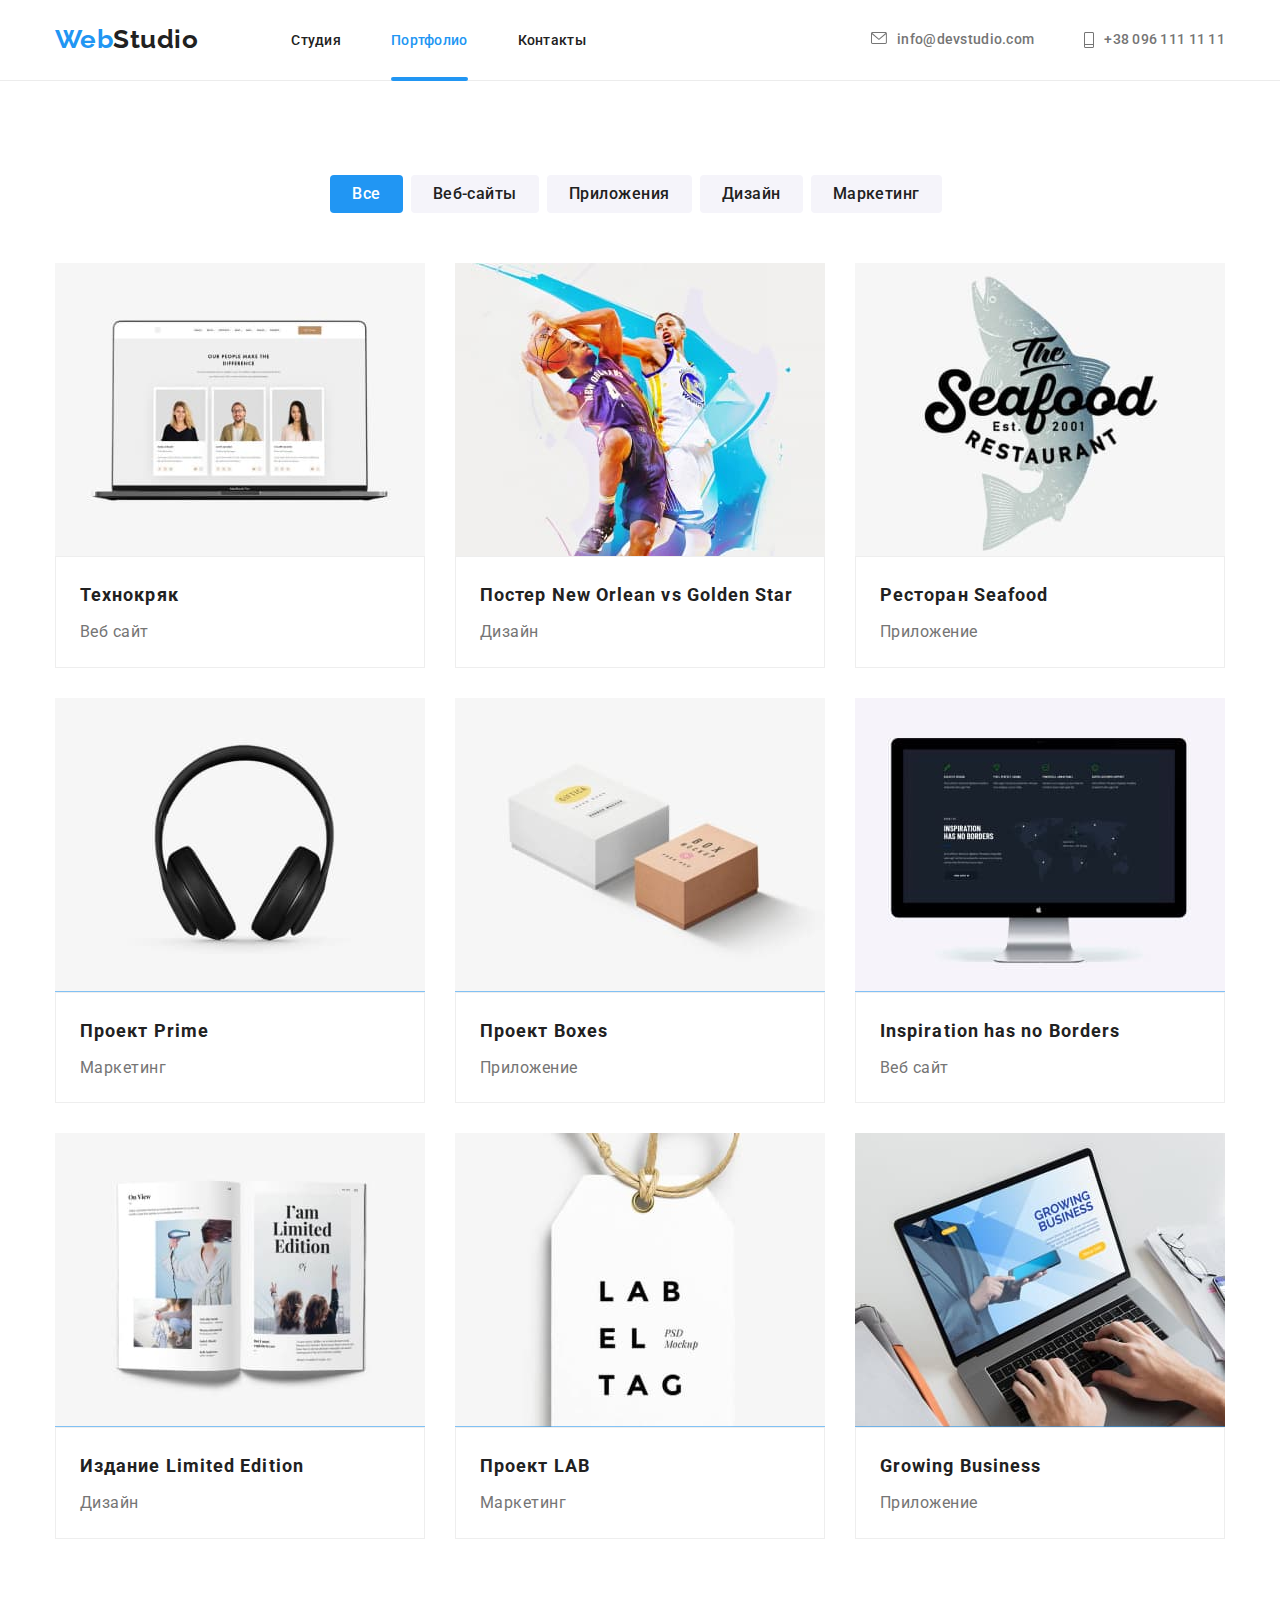
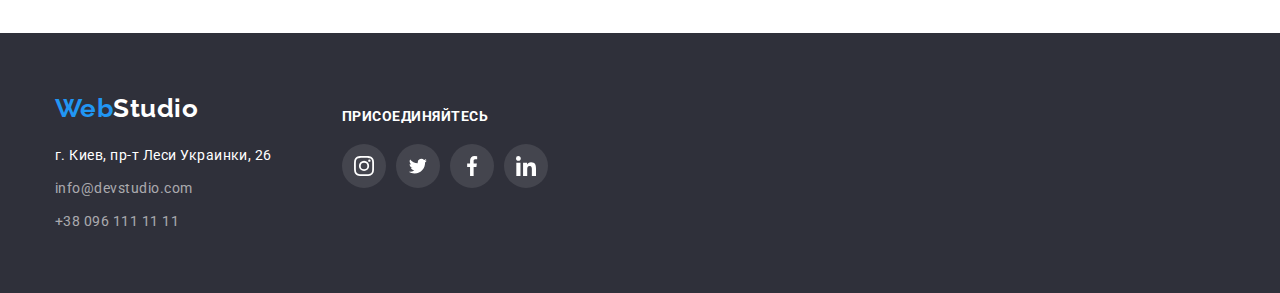
==== commit f500f175: "edits after first remarks" ====
--- a/portfolio.html
+++ b/portfolio.html
@@ -12,37 +12,34 @@
 </head>
 <body>
     <!--Header-->
-<header class="page-header">
-    <div class="container">
-        <nav class="container-nav">
-            <a href="./index.html" class="logo">
-                <span class="logo_web">Web</span><span class="logo_studio_black ">Studio</span>
-            </a>
-    <ul class="site-nav list">
-        <li class="site-nav-item"><a href="./index.html" class="link">Студия</a></li>
-        <li class="site-nav-item"><a href="./portfolio.html" class="link current">Портфолио</a></li>
-        <li class="site-nav-item"><a href="#" class="link">Контакты</a></li>
-    </ul>
+    <header class="page-header">
+        <div class="container header-items">
+            <nav class="container-nav">
+                <a href="./index.html" class="logo">
+                    <span class="logo_web">Web</span><span class="logo_studio_black ">Studio</span>
+                </a>
+                <ul class="site-nav list">
+                    <li class="site-nav-item"><a href="./index.html" class="link">Студия</a></li>
+                    <li class="site-nav-item"><a href="./portfolio.html" class="link current">Портфолио</a></li>
+                    <li class="site-nav-item"><a href="#" class="link">Контакты</a></li>
+                </ul>
+            </nav>
+            <ul class="site-contacts top list">
+                <li class="top-adress"><a href="mailto:info@devstudio.com" class="link contacts">
     
-        <ul class="site-contacts top list">
-            <li class="top-adress"><a href="mailto:info@devstudio.com" class="link contacts">
-
-                    <svg class="contacts-svg" width="16" height="12">
-                        <use href="./images/icons.svg#icon-mail"></use>
-                    </svg>
-
-
-                    info@devstudio.com</a></li>
-            <li class="top-adress"><a href="tel:+380961111111" class="link contacts">
-
-                    <svg class="contacts-svg" width="10" height="16">
-                        <use href="./images/icons.svg#icon-phone"></use>
-                    </svg>
-
-                    +38 096 111 11 11</a></li>
-        </ul>
-    </div>
-</header>
+                        <svg class="contacts-svg" width="16" height="12">
+                            <use href="./images/icons.svg#icon-mail"></use>
+                        </svg>
+                        info@devstudio.com</a></li>
+                <li class="top-adress"><a href="tel:+380961111111" class="link contacts">
+    
+                        <svg class="contacts-svg" width="10" height="16">
+                            <use href="./images/icons.svg#icon-phone"></use>
+                        </svg>
+                        +38 096 111 11 11</a></li>
+            </ul>
+        </div>
+    </header>
 <!--Main-->
 <main>
 <!--Menu-->
@@ -57,11 +54,7 @@
     </ul>
 <!--Portfolio project-->
 
-
-
     <ul class="portfolio-project">
-
-
         <li class="item list">
             <a href="#" class="portfolio-link">
              <div class="portfolio-class">
@@ -77,8 +70,6 @@
         </div>
         </a>
         </li>
-
-
         <li class="item list">
         <a href="#" class="portfolio-link">
             <div class="portfolio-class">
@@ -94,7 +85,6 @@
         </div>
         </a>
         </li>
-
         <li class="item list">
         <a href="#" class="portfolio-link">
             <div class="portfolio-class">
@@ -110,7 +100,6 @@
         </div>
         </a>
         </li>
-
         <li class="item list">
         <a href="#" class="portfolio-link">
             <div class="portfolio-class">
@@ -126,7 +115,6 @@
         </div>
         </a>
         </li>
-
         <li class="item list">
         <a href="#" class="portfolio-link">
             <div class="portfolio-class">
@@ -142,7 +130,6 @@
         </div>
         </a>
         </li>
-
         <li class="item list">
         <a href="#" class="portfolio-link">
             <div class="portfolio-class">
@@ -158,7 +145,6 @@
         </div>
         </a>
         </li>
-
         <li class="item list">
         <a href="#" class="portfolio-link">
             <div class="portfolio-class">
--- a/css/style.css
+++ b/css/style.css
@@ -109,7 +109,6 @@
     background-color: #FFFFFF;
     box-shadow: 0px 1px 3px rgba(0, 0, 0, 0.12), 0px 1px 1px rgba(0, 0, 0, 0.14), 0px 2px 1px rgba(0, 0, 0, 0.2);
     border-radius: 4px;
-
 }
 
 .button-close-svg {
@@ -129,6 +128,7 @@
     transform: translateX(-50%);
     background: rgba(0, 0, 0, 0.2);
     background-image: linear-gradient(to right, #00000033, #00000033);
+    transition: opacity, isibility, 1000ms cubic-bezier(0.4, 0, 0.2, 1);
 }
 
  .button-close {
@@ -143,14 +143,16 @@
     color: inherit;
     background-color: transparent;
     cursor: pointer;
-
+  
 }
 
 .backdrop.is-hidden {
     opacity: 0;
     pointer-events: none;
-
-}
+    visibility: hidden;  
+}
+
+
 
 .team-list-name {
     text-transform: none;
@@ -263,11 +265,14 @@
     line-height: 1.62;
     letter-spacing: 0.03em;
     padding: 6px 22px;
+    box-shadow:none;
 
     transition-property: background-color, color, box-shadow;
     transition-duration: 250ms;
     transition-timing-function: cubic-bezier(0.4, 0, 0.2, 1)
 }
+
+
 
 .menu .button:hover,
 .menu .button:active,
@@ -300,6 +305,7 @@
     border-radius: 2px;
 
 }
+
 
 .site-nav .link {
     color: var(--small-text-color);
